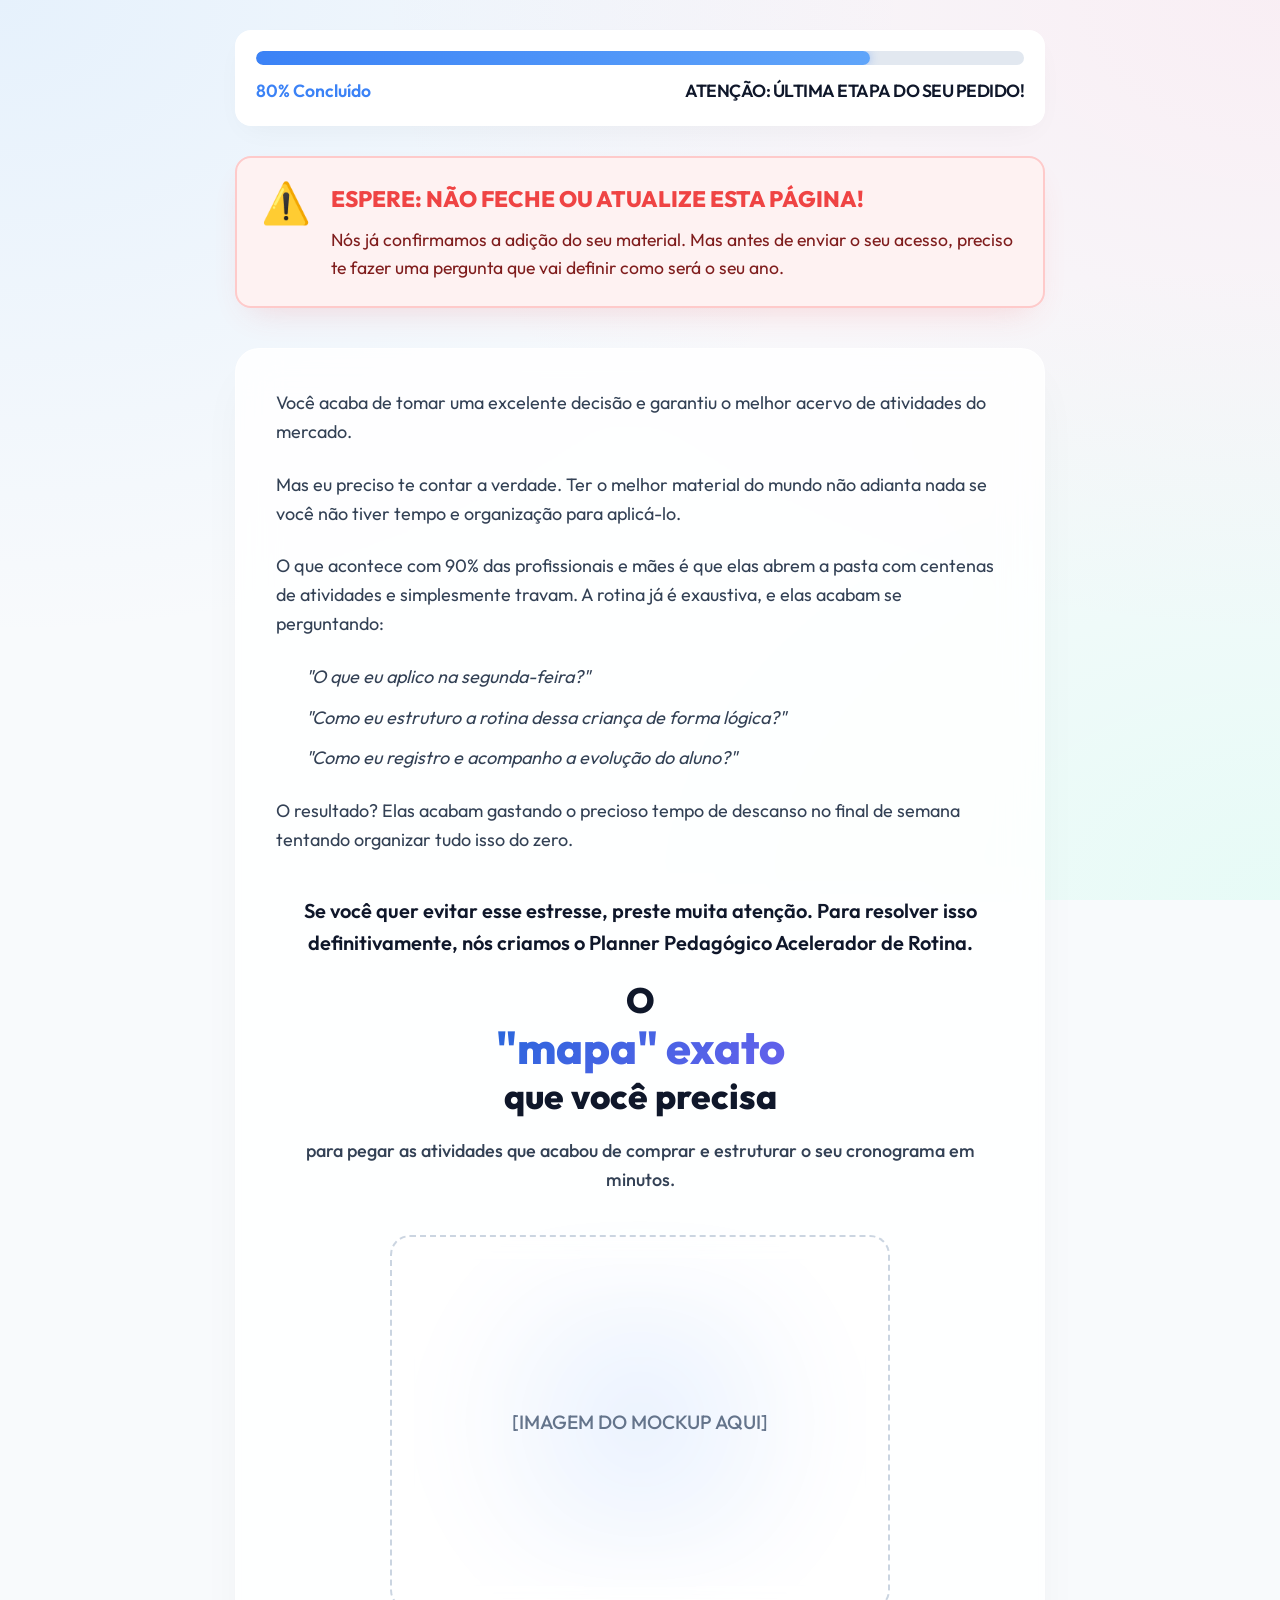
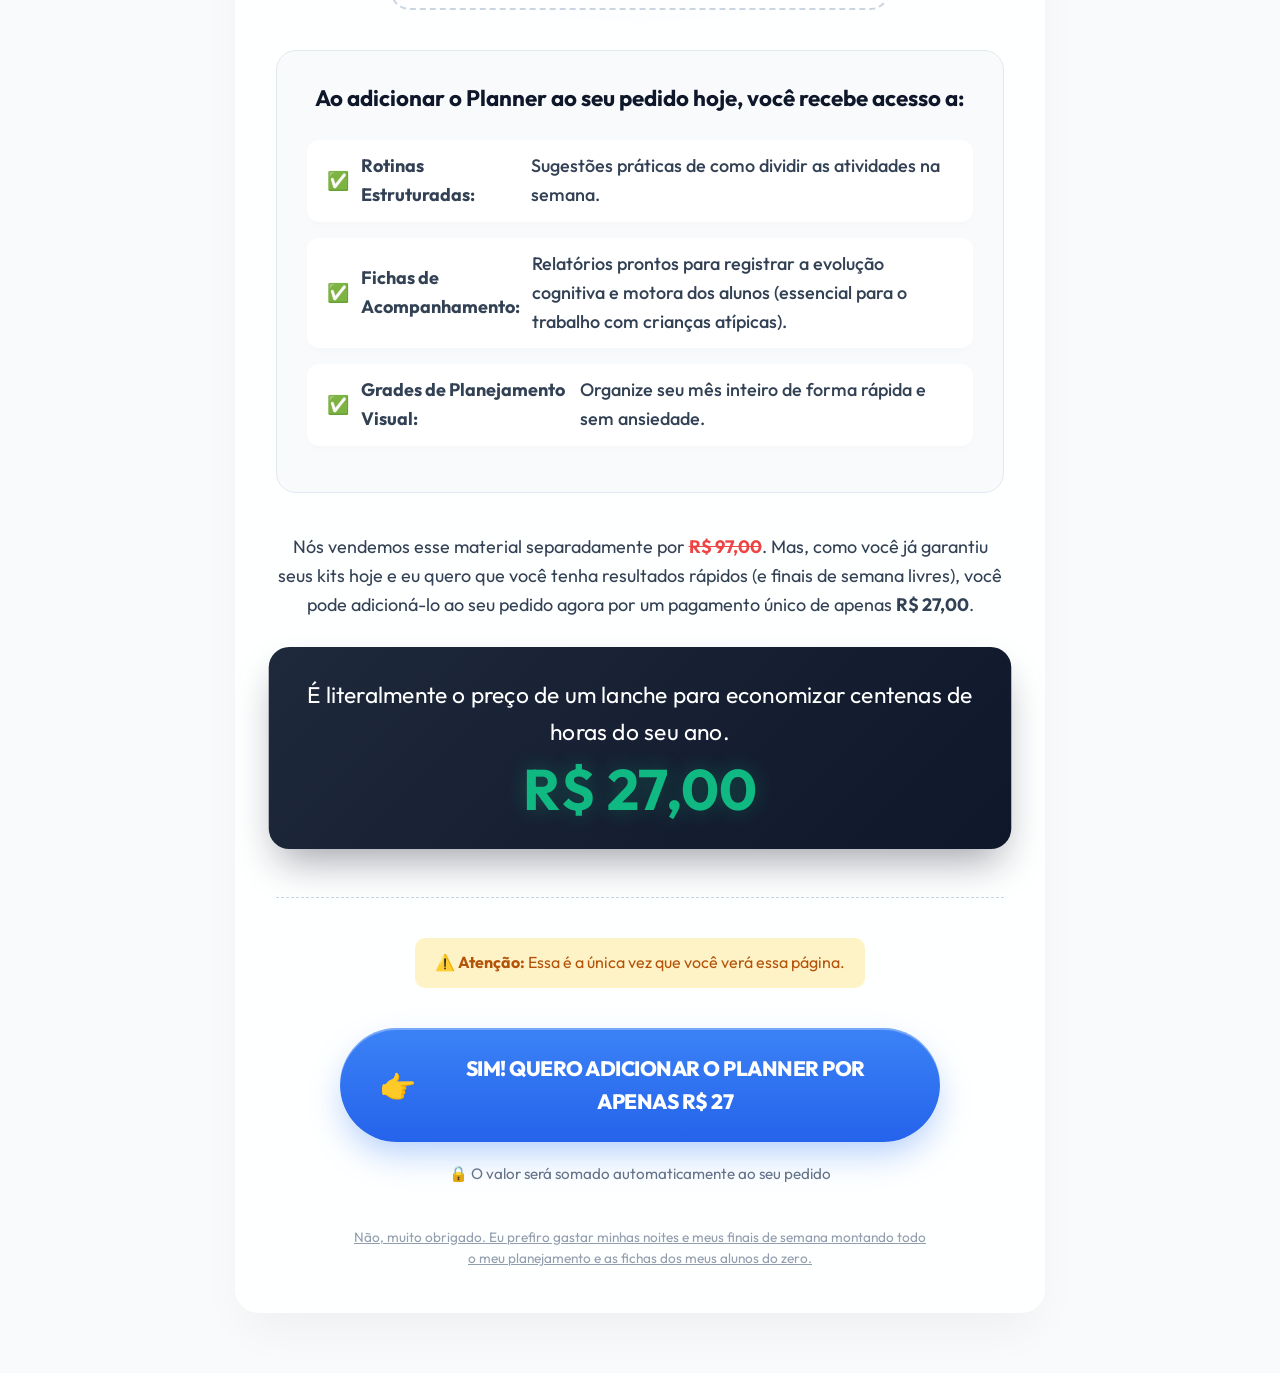
==== upsell2.html @ 6efb3ced "Add Upsell 2 (Planner Pedagógico)" ====
<!DOCTYPE html>
<html lang="pt-BR">
<head>
    <meta charset="UTF-8">
    <meta name="viewport" content="width=device-width, initial-scale=1.0">
    <title>Última Etapa - Planner Pedagógico</title>
    <link rel="preconnect" href="https://fonts.googleapis.com">
    <link rel="preconnect" href="https://fonts.gstatic.com" crossorigin>
    <link href="https://fonts.googleapis.com/css2?family=Outfit:wght@300;400;500;600;700;800&display=swap" rel="stylesheet">
    <link rel="stylesheet" href="styles.css">
    <style>
        .progress-fill-blue {
            background: linear-gradient(90deg, #3b82f6, #60a5fa) !important;
            box-shadow: 0 0 10px rgba(59, 130, 246, 0.4) !important;
        }
        .progress-percentage-blue {
            color: #3b82f6 !important;
        }
        .cta-button.blue {
            background: linear-gradient(to bottom, #3b82f6, #2563eb);
            box-shadow: 0 15px 35px -5px rgba(59, 130, 246, 0.4), inset 0 2px 0 rgba(255,255,255,0.3);
        }
        .cta-button.blue:hover {
            box-shadow: 0 20px 40px -5px rgba(59, 130, 246, 0.5), inset 0 2px 0 rgba(255,255,255,0.3);
        }
        .pulse-animation-blue {
            animation: pulseBigBlue 2s infinite;
        }
        @keyframes pulseBigBlue {
            0% { transform: scale(1); box-shadow: 0 15px 35px -5px rgba(59, 130, 246, 0.4); }
            50% { transform: scale(1.02); box-shadow: 0 20px 45px -5px rgba(59, 130, 246, 0.6); }
            100% { transform: scale(1); box-shadow: 0 15px 35px -5px rgba(59, 130, 246, 0.4); }
        }
        .placeholder-mockup {
            width: 100%;
            max-width: 500px;
            aspect-ratio: 4/3;
            margin: 0 auto 40px;
            background: rgba(255, 255, 255, 0.5);
            border: 2px dashed #cbd5e1;
            border-radius: 20px;
            display: flex;
            align-items: center;
            justify-content: center;
            color: #64748b;
            font-size: 1.2rem;
            font-weight: 500;
            backdrop-filter: blur(10px);
            position: relative;
            z-index: 1;
        }
    </style>
</head>
<body>
    <div class="page-container">
        <!-- Barra de Progresso -->
        <header class="top-bar">
            <div class="progress-container">
                <div class="progress-bar">
                    <div class="progress-fill progress-fill-blue" style="width: 80%;"></div>
                </div>
                <div class="progress-text">
                    <span class="progress-percentage progress-percentage-blue">80% Concluído</span>
                    <span class="progress-message">ATENÇÃO: ÚLTIMA ETAPA DO SEU PEDIDO!</span>
                </div>
            </div>
        </header>

        <main class="main-content">
            <!-- Alerta -->
            <section class="alert-box">
                <div class="alert-icon">⚠️</div>
                <div class="alert-content">
                    <h2>ESPERE: Não feche ou atualize esta página!</h2>
                    <p>Nós já confirmamos a adição do seu material. Mas antes de enviar o seu acesso, preciso te fazer uma pergunta que vai definir como será o seu ano.</p>
                </div>
            </section>

            <!-- Corpo da Oferta -->
            <section class="sales-copy">
                <p>Você acaba de tomar uma excelente decisão e garantiu o melhor acervo de atividades do mercado.</p>
                
                <p>Mas eu preciso te contar a verdade. Ter o melhor material do mundo não adianta nada se você não tiver tempo e organização para aplicá-lo.</p>
                
                <p>O que acontece com 90% das profissionais e mães é que elas abrem a pasta com centenas de atividades e simplesmente travam. A rotina já é exaustiva, e elas acabam se perguntando:</p>
                
                <ul class="pain-points" style="list-style: none;">
                    <li><i>"O que eu aplico na segunda-feira?"</i></li>
                    <li><i>"Como eu estruturo a rotina dessa criança de forma lógica?"</i></li>
                    <li><i>"Como eu registro e acompanho a evolução do aluno?"</i></li>
                </ul>
                
                <p>O resultado? Elas acabam gastando o precioso tempo de descanso no final de semana tentando organizar tudo isso do zero.</p>
                
                <p class="highlight-text">Se você quer evitar esse estresse, preste muita atenção. Para resolver isso definitivamente, nós criamos o Planner Pedagógico Acelerador de Rotina.</p>
                
                <h1 class="product-title" style="margin-bottom: 20px;">O <span>"mapa" exato</span> que você precisa</h1>
                <p style="text-align: center; margin-bottom: 40px; font-weight: 500;">para pegar as atividades que acabou de comprar e estruturar o seu cronograma em minutos.</p>
                
                <!-- Mockup do Produto -->
                <div class="mockup-container">
                    <div class="glow-effect" style="background: radial-gradient(circle, rgba(59,130,246,0.2) 0%, rgba(255,255,255,0) 70%);"></div>
                    <div class="placeholder-mockup">
                        <span>[IMAGEM DO MOCKUP AQUI]</span>
                    </div>
                </div>
                
                <div class="benefits-box">
                    <h3>Ao adicionar o Planner ao seu pedido hoje, você recebe acesso a:</h3>
                    <ul class="benefits-list">
                        <li><span class="check">✅</span> <strong>Rotinas Estruturadas:</strong> Sugestões práticas de como dividir as atividades na semana.</li>
                        <li><span class="check">✅</span> <strong>Fichas de Acompanhamento:</strong> Relatórios prontos para registrar a evolução cognitiva e motora dos alunos (essencial para o trabalho com crianças atípicas).</li>
                        <li><span class="check">✅</span> <strong>Grades de Planejamento Visual:</strong> Organize seu mês inteiro de forma rápida e sem ansiedade.</li>
                    </ul>
                </div>
                
                <div class="price-reveal">
                    <p>Nós vendemos esse material separadamente por <span class="strike">R$ 97,00</span>. Mas, como você já garantiu seus kits hoje e eu quero que você tenha resultados rápidos (e finais de semana livres), você pode adicioná-lo ao seu pedido agora por um pagamento único de apenas <strong>R$ 27,00</strong>.</p>
                    
                    <div class="final-offer">
                        <p>É literalmente o preço de um lanche para economizar centenas de horas do seu ano.</p>
                        <strong>R$ 27,00</strong>
                    </div>
                </div>

                <!-- Call to Action -->
                <div class="cta-section">
                    <p class="urgency-warning">⚠️ <strong>Atenção:</strong> Essa é a única vez que você verá essa página.</p>
                    
                    <a href="#" class="cta-button blue pulse-animation-blue">
                        <span class="cta-icon">👉</span>
                        <span class="cta-text">SIM! QUERO ADICIONAR O PLANNER POR APENAS R$ 27</span>
                    </a>
                    <p class="subtext">🔒 O valor será somado automaticamente ao seu pedido</p>
                </div>
                
                <!-- Link de Recusa -->
                <div class="decline-link-container">
                    <a href="#" class="decline-link">
                        Não, muito obrigado. Eu prefiro gastar minhas noites e meus finais de semana montando todo o meu planejamento e as fichas dos meus alunos do zero.
                    </a>
                </div>
            </section>
        </main>
    </div>
</body>
</html>
---- styles.css ----
:root {
    --primary-color: #046bd2;
    --primary-dark: #045cb4;
    --accent-green: #25D366;
    --accent-green-dark: #1EAB53;
    --bg-color: #f8fafc;
    --card-bg: rgba(255, 255, 255, 0.85);
    --text-main: #1e293b;
    --text-muted: #64748b;
    --danger: #ef4444;
    --danger-light: #fef2f2;
}

* {
    margin: 0;
    padding: 0;
    box-sizing: border-box;
    font-family: 'Outfit', sans-serif;
}

body {
    background-color: var(--bg-color);
    background-image: 
        radial-gradient(at 0% 0%, hsla(210,100%,75%,0.15) 0px, transparent 50%),
        radial-gradient(at 100% 0%, hsla(340,100%,76%,0.1) 0px, transparent 50%),
        radial-gradient(at 100% 100%, hsla(160,100%,76%,0.15) 0px, transparent 50%);
    background-attachment: fixed;
    color: var(--text-main);
    line-height: 1.6;
    font-size: 18px;
    min-height: 100vh;
}

.page-container {
    max-width: 850px;
    margin: 0 auto;
    padding: 0 20px 60px;
}

/* Progress Bar */
.top-bar {
    padding: 30px 0;
    text-align: center;
}

.progress-container {
    background: white;
    padding: 20px;
    border-radius: 16px;
    box-shadow: 0 10px 30px -10px rgba(0,0,0,0.05);
    border: 1px solid rgba(255,255,255,0.5);
    backdrop-filter: blur(10px);
}

.progress-bar {
    height: 14px;
    background: #e2e8f0;
    border-radius: 10px;
    overflow: hidden;
    margin-bottom: 12px;
}

.progress-fill {
    height: 100%;
    background: linear-gradient(90deg, #10b981, #34d399);
    border-radius: 10px;
    transition: width 1.5s cubic-bezier(0.22, 1, 0.36, 1);
    box-shadow: 0 0 10px rgba(16, 185, 129, 0.4);
}

.progress-text {
    display: flex;
    justify-content: space-between;
    align-items: center;
    font-weight: 600;
    font-size: 1.1rem;
}

.progress-percentage {
    color: #10b981;
}

.progress-message {
    color: #0f172a;
    letter-spacing: -0.5px;
}

/* Alert Box */
.alert-box {
    background: var(--danger-light);
    border: 2px solid #fecaca;
    border-radius: 16px;
    padding: 24px;
    display: flex;
    gap: 20px;
    align-items: flex-start;
    margin-bottom: 40px;
    box-shadow: 0 15px 35px -15px rgba(239, 68, 68, 0.2);
    animation: slideDown 0.6s cubic-bezier(0.16, 1, 0.3, 1);
}

.alert-icon {
    font-size: 2.5rem;
    line-height: 1;
    animation: pulse 2s infinite;
}

.alert-content h2 {
    color: var(--danger);
    font-size: 1.4rem;
    margin-bottom: 8px;
    font-weight: 800;
    text-transform: uppercase;
}

.alert-content p {
    color: #7f1d1d;
    font-size: 1.1rem;
}

/* Sales Copy Section */
.sales-copy {
    background: var(--card-bg);
    backdrop-filter: blur(20px);
    border-radius: 24px;
    padding: 40px;
    box-shadow: 0 25px 50px -12px rgba(0,0,0,0.05);
    border: 1px solid rgba(255,255,255,0.7);
}

.sales-copy p {
    margin-bottom: 24px;
    color: #334155;
}

.pain-points {
    margin: 0 0 24px 20px;
    color: #334155;
}

.pain-points li {
    margin-bottom: 12px;
    padding-left: 10px;
}

.pain-points li::marker {
    color: var(--primary-color);
}

.highlight-text {
    font-size: 1.25rem;
    font-weight: 600;
    color: #0f172a !important;
    text-align: center;
    margin: 40px 0 20px !important;
}

.product-title {
    text-align: center;
    font-size: 2.2rem;
    font-weight: 800;
    color: #0f172a;
    line-height: 1.2;
    margin-bottom: 40px;
}

.product-title span {
    display: block;
    background: linear-gradient(135deg, var(--primary-color), #8b5cf6);
    -webkit-background-clip: text;
    -webkit-text-fill-color: transparent;
    font-size: 2.8rem;
}

/* Mockup Container */
.mockup-container {
    position: relative;
    width: 100%;
    max-width: 600px;
    margin: 0 auto 40px;
    perspective: 1000px;
}

.glow-effect {
    position: absolute;
    top: 50%;
    left: 50%;
    transform: translate(-50%, -50%);
    width: 80%;
    height: 80%;
    background: radial-gradient(circle, rgba(4,107,210,0.2) 0%, rgba(255,255,255,0) 70%);
    z-index: 0;
    filter: blur(30px);
    animation: glowPulse 4s infinite alternate;
}

.mockup-image {
    width: 100%;
    height: auto;
    display: block;
    position: relative;
    z-index: 1;
    transform: scale(0.95);
    transition: transform 0.5s cubic-bezier(0.175, 0.885, 0.32, 1.275);
    filter: drop-shadow(0 20px 30px rgba(0,0,0,0.15));
}

.mockup-container:hover .mockup-image {
    transform: scale(1) translateY(-10px);
}

/* Benefits Box */
.benefits-box {
    background: #f8fafc;
    border: 1px solid #e2e8f0;
    border-radius: 20px;
    padding: 30px;
    margin: 40px 0;
}

.benefits-box h3 {
    text-align: center;
    color: #0f172a;
    font-size: 1.4rem;
    margin-bottom: 24px;
}

.benefits-list {
    list-style: none;
}

.benefits-list li {
    display: flex;
    align-items: center;
    gap: 12px;
    margin-bottom: 16px;
    font-weight: 500;
    color: #334155;
    background: white;
    padding: 12px 20px;
    border-radius: 12px;
    box-shadow: 0 4px 6px -1px rgba(0,0,0,0.02);
    transition: transform 0.2s, box-shadow 0.2s;
}

.benefits-list li:not(.more-items):hover {
    transform: translateX(5px);
    box-shadow: 0 10px 15px -3px rgba(0,0,0,0.05);
}

.more-items {
    justify-content: center;
    color: var(--text-muted) !important;
    font-style: italic;
    background: transparent !important;
    box-shadow: none !important;
}

/* Price Reveal */
.price-reveal {
    text-align: center;
    margin: 40px 0;
}

.price-reveal h2 {
    font-size: 1.8rem;
    color: #0f172a;
    margin-bottom: 24px;
}

.strike {
    text-decoration: line-through;
    color: var(--danger);
    font-weight: 700;
}

.final-offer {
    background: linear-gradient(135deg, #1e293b, #0f172a);
    color: white;
    padding: 30px;
    border-radius: 20px;
    margin: 30px 0;
    box-shadow: 0 20px 40px -10px rgba(15, 23, 42, 0.4);
    transform: scale(1.02);
}

.final-offer p {
    color: white !important;
    font-size: 1.4rem;
    margin: 0;
}

.final-offer strong {
    display: block;
    font-size: 3.5rem;
    color: #10b981;
    line-height: 1;
    margin-top: 10px;
    text-shadow: 0 0 20px rgba(16, 185, 129, 0.3);
}

.fraction-text {
    font-style: italic;
    color: var(--text-muted) !important;
}

/* CTA Section */
.cta-section {
    text-align: center;
    margin-top: 50px;
    padding-top: 40px;
    border-top: 1px dashed #cbd5e1;
}

.urgency-warning {
    color: #b45309 !important;
    background: #fef3c7;
    padding: 12px 20px;
    border-radius: 10px;
    display: inline-block;
    font-size: 1rem;
    margin-bottom: 20px !important;
}

.instruction-text {
    font-size: 1.2rem;
    font-weight: 600;
    color: #0f172a !important;
}

.cta-button {
    display: flex;
    align-items: center;
    justify-content: center;
    gap: 15px;
    background: linear-gradient(to bottom, #25D366, #1EAB53);
    color: white;
    text-decoration: none;
    padding: 24px 40px;
    border-radius: 100px;
    font-size: 1.3rem;
    font-weight: 800;
    margin: 20px auto;
    box-shadow: 0 15px 35px -5px rgba(37, 211, 102, 0.4), inset 0 2px 0 rgba(255,255,255,0.3);
    border: none;
    cursor: pointer;
    transition: all 0.3s;
    width: 100%;
    max-width: 600px;
    text-transform: uppercase;
    letter-spacing: -0.5px;
}

.cta-icon {
    font-size: 1.8rem;
    animation: pointRight 1s infinite alternate;
}

.cta-button:hover {
    transform: translateY(-3px);
    box-shadow: 0 20px 40px -5px rgba(37, 211, 102, 0.5), inset 0 2px 0 rgba(255,255,255,0.3);
}

.subtext {
    font-size: 0.95rem;
    color: var(--text-muted) !important;
    margin-top: 10px !important;
}

/* Decline Link */
.decline-link-container {
    text-align: center;
    margin-top: 40px;
}

.decline-link {
    display: inline-block;
    color: var(--text-muted);
    font-size: 0.85rem;
    text-decoration: underline;
    opacity: 0.7;
    transition: opacity 0.2s;
    max-width: 80%;
}

.decline-link:hover {
    opacity: 1;
    color: var(--text-main);
}

/* Animations */
@keyframes pulse {
    0% { transform: scale(1); }
    50% { transform: scale(1.1); }
    100% { transform: scale(1); }
}

@keyframes glowPulse {
    0% { opacity: 0.5; transform: translate(-50%, -50%) scale(0.9); }
    100% { opacity: 1; transform: translate(-50%, -50%) scale(1.1); }
}

@keyframes slideDown {
    from { opacity: 0; transform: translateY(-20px); }
    to { opacity: 1; transform: translateY(0); }
}

@keyframes pointRight {
    from { transform: translateX(-5px); }
    to { transform: translateX(5px); }
}

.pulse-animation {
    animation: pulseBig 2s infinite;
}

@keyframes pulseBig {
    0% { transform: scale(1); box-shadow: 0 15px 35px -5px rgba(37, 211, 102, 0.4); }
    50% { transform: scale(1.02); box-shadow: 0 20px 45px -5px rgba(37, 211, 102, 0.6); }
    100% { transform: scale(1); box-shadow: 0 15px 35px -5px rgba(37, 211, 102, 0.4); }
}

/* Responsive */
@media (max-width: 768px) {
    .page-container {
        padding: 0 15px 40px;
    }
    
    .sales-copy {
        padding: 25px 20px;
    }
    
    .product-title {
        font-size: 1.8rem;
    }
    
    .product-title span {
        font-size: 2.2rem;
    }
    
    .progress-text {
        flex-direction: column;
        gap: 5px;
        font-size: 1rem;
    }
    
    .alert-box {
        flex-direction: column;
        align-items: center;
        text-align: center;
        padding: 20px;
    }
    
    .cta-button {
        padding: 18px 20px;
        font-size: 1.1rem;
    }
    
    .final-offer strong {
        font-size: 2.8rem;
    }
}
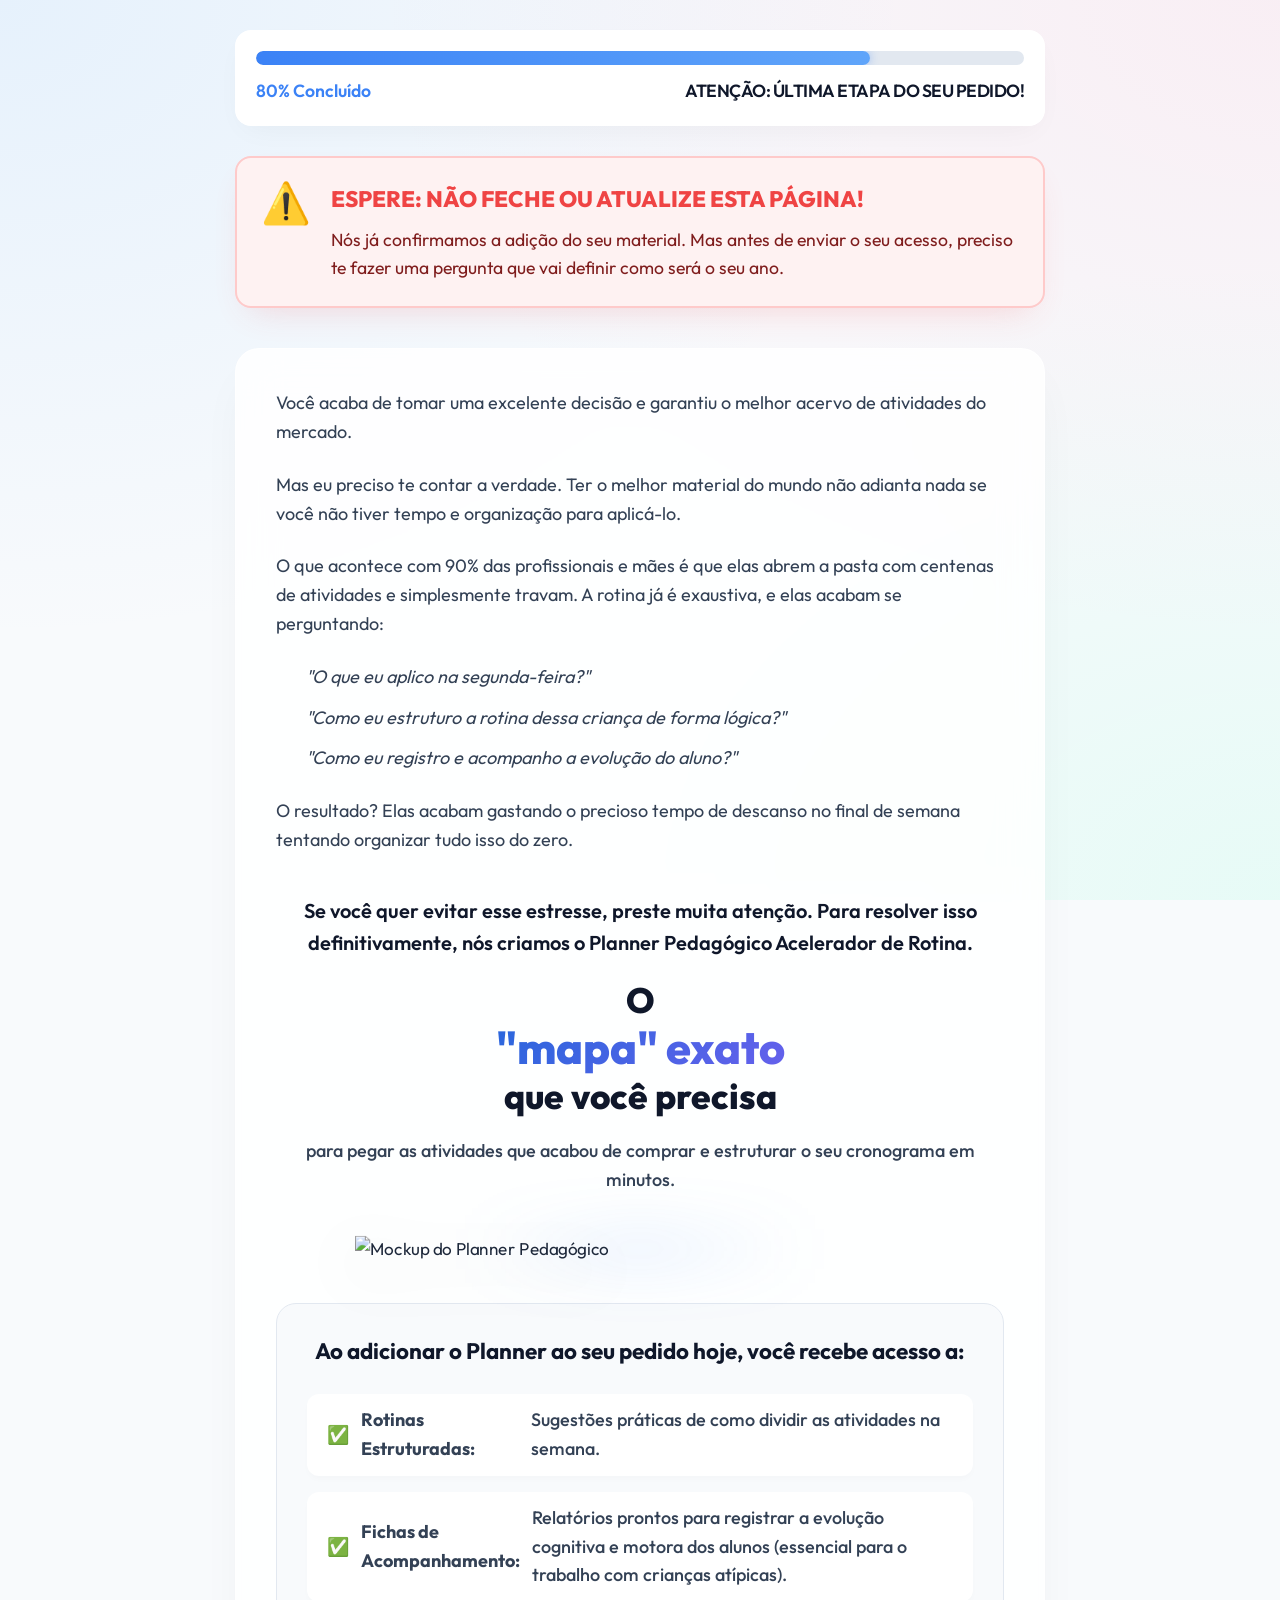
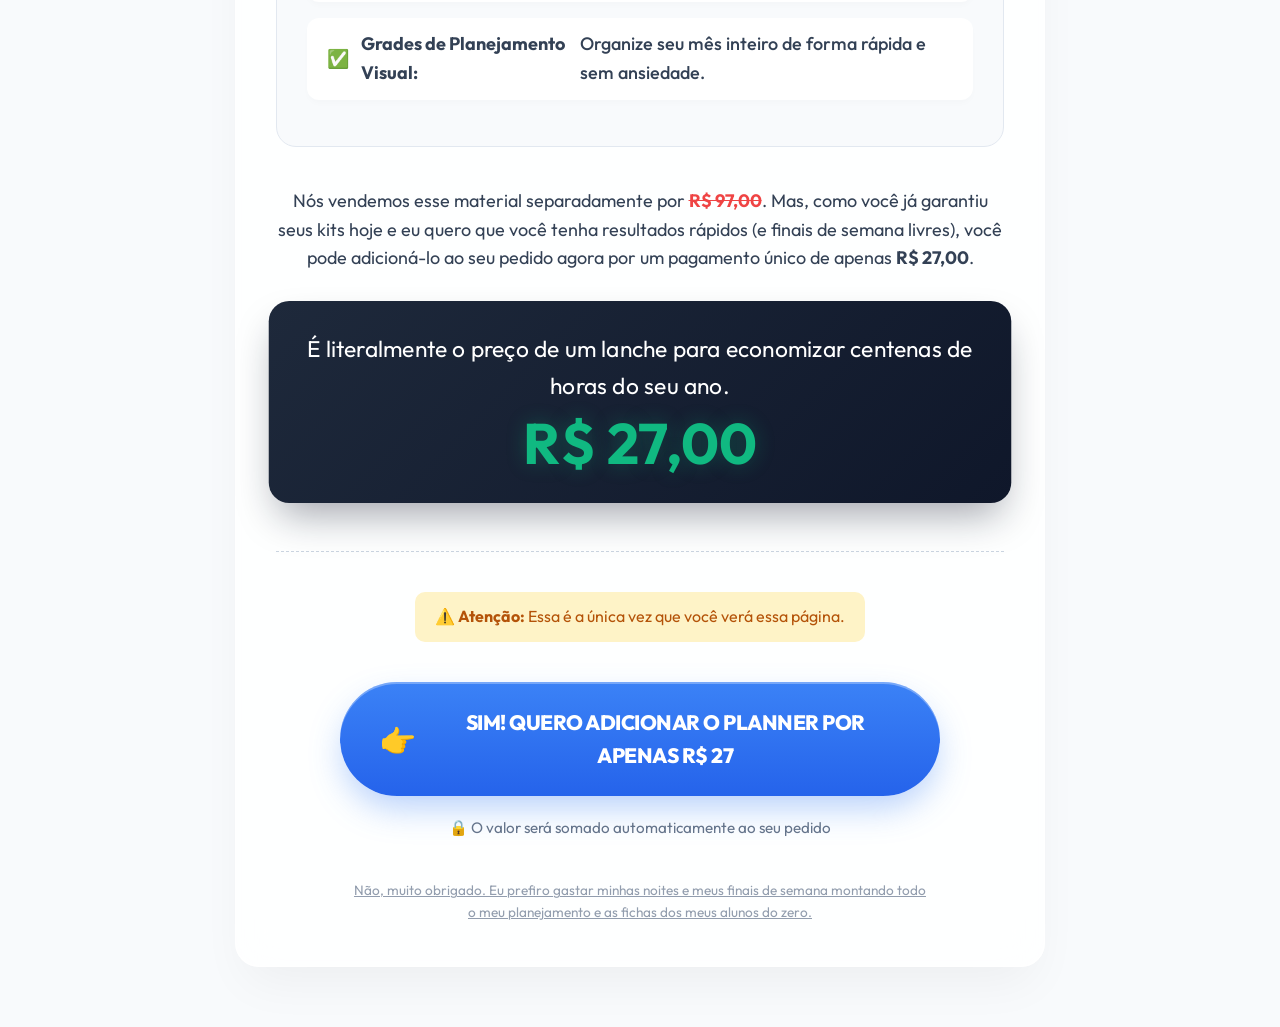
==== commit 94fc218f: "Update upsell2 with mockup image" ====
--- a/upsell2.html
+++ b/upsell2.html
@@ -100,9 +100,7 @@
                 <!-- Mockup do Produto -->
                 <div class="mockup-container">
                     <div class="glow-effect" style="background: radial-gradient(circle, rgba(59,130,246,0.2) 0%, rgba(255,255,255,0) 70%);"></div>
-                    <div class="placeholder-mockup">
-                        <span>[IMAGEM DO MOCKUP AQUI]</span>
-                    </div>
+                    <img src="assets/mockup-planner.png" alt="Mockup do Planner Pedagógico" class="mockup-image">
                 </div>
                 
                 <div class="benefits-box">
